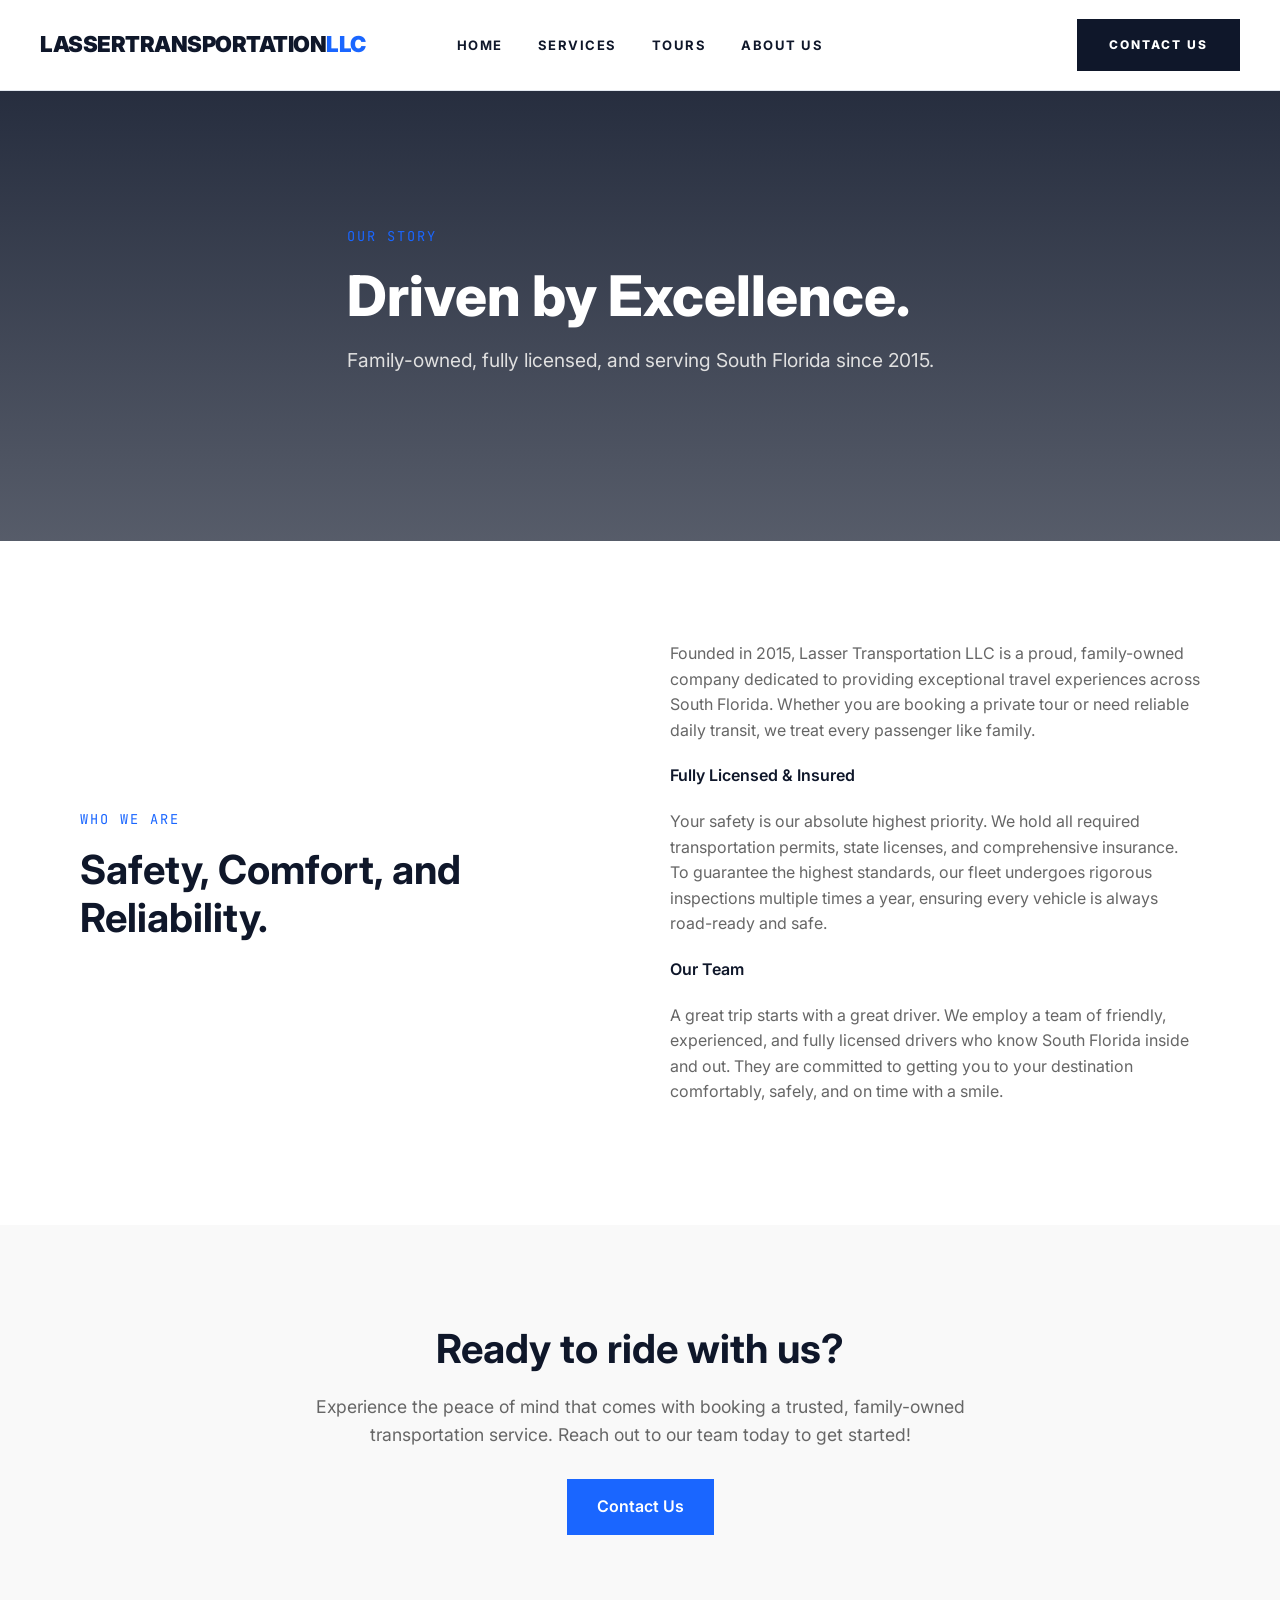
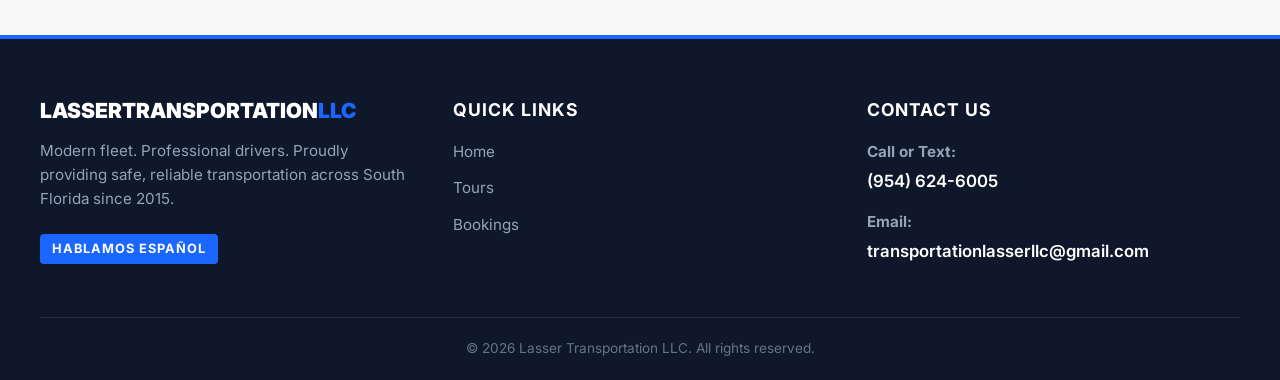
==== aboutus.html @ dcf846a5 "about us page" ====
<!DOCTYPE html>
<html lang="en">
<head>
  <meta charset="UTF-8" />
  <meta name="viewport" content="width=device-width, initial-scale=1.0" />
  <title>About Us — Lasser Transportation LLC</title>
  
  <!-- FAVICON -->
  <link rel="icon" type="image/png" href="https://cdn.shopify.com/s/files/1/0771/9652/5726/files/bus-icon.png-modified.png?v=1783142462" />

  <meta name="description" content="Learn more about Lasser Transportation LLC. A family-owned transportation company in South Florida, fully licensed and insured, serving you safely since 2015." />
  <meta property="og:title" content="About Us | Lasser Transportation LLC" />
  <meta property="og:description" content="A family-owned transportation company in South Florida, fully licensed and insured, serving you safely since 2015." />
  <meta property="og:type" content="website" />
  <link rel="canonical" href="https://lassertransportation.com/about.html" />
  <link rel="preconnect" href="https://fonts.googleapis.com" />
  <link rel="preconnect" href="https://fonts.gstatic.com" crossorigin />
  <link href="https://fonts.googleapis.com/css2?family=Inter:wght@400;500;600;700;800;900&family=JetBrains+Mono:wght@400;600&display=swap" rel="stylesheet" />
  
  <!-- CACHE BUSTER -->
  <link rel="stylesheet" href="css/style.css?v=25" />
</head>
<body>
  
  <!-- THE HEADER WILL BE INJECTED RIGHT HERE BY MAIN.JS -->
  <div id="header-placeholder"></div>

  <!-- HERO SECTION -->
  <section class="hero" style="min-height: 50vh;">
    <!-- I swapped the image to a nice road/driving theme for the About page. Feel free to change the URL! -->
    <div class="hero-bg" style="background-image:url('https://images.unsplash.com/photo-1449965408869-eaa3f722e40d?w=1600&q=80'); background-position: center center;"></div>
    <div class="hero-overlay"></div>
    <div class="container hero-content">
      <span class="eyebrow">Our Story</span>
      <h1>Driven by Excellence.</h1>
      <p>Family-owned, fully licensed, and serving South Florida since 2015.</p>
    </div>
  </section>

  <!-- ABOUT US DETAILS -->
  <section class="section">
    <div class="container about-grid">
      <div>
        <span class="eyebrow dark">Who We Are</span>
        <h2>Safety, Comfort, and Reliability.</h2>
      </div>
      <div class="about-text">
        <p>Founded in 2015, Lasser Transportation LLC is a proud, family-owned company dedicated to providing exceptional travel experiences across South Florida. Whether you are booking a private tour or need reliable daily transit, we treat every passenger like family.</p>
        
        <p style="font-weight: 600; color: #0f172a; margin-top: 15px;">Fully Licensed & Insured</p>
        <p>Your safety is our absolute highest priority. We hold all required transportation permits, state licenses, and comprehensive insurance. To guarantee the highest standards, our fleet undergoes rigorous inspections multiple times a year, ensuring every vehicle is always road-ready and safe.</p>
        
        <p style="font-weight: 600; color: #0f172a; margin-top: 15px;">Our Team</p>
        <p>A great trip starts with a great driver. We employ a team of friendly, experienced, and fully licensed drivers who know South Florida inside and out. They are committed to getting you to your destination comfortably, safely, and on time with a smile.</p>
      </div>
    </div>
  </section>

  <!-- CTA BANNER -->
  <section class="section section-alt">
    <div class="container text-center" style="text-align: center; max-width: 800px;">
      <h2 style="font-size: 2.5rem; margin-bottom: 20px;">Ready to ride with us?</h2>
      <p style="font-size: 1.1rem; margin-bottom: 30px;">
        Experience the peace of mind that comes with booking a trusted, family-owned transportation service. Reach out to our team today to get started!
      </p>
      <!-- BUTTON POINTS TO CONTACT PAGE -->
      <a href="contact.html" class="btn btn-primary">Contact Us</a>
    </div>
  </section>

  <!-- THE FOOTER WILL BE INJECTED RIGHT HERE BY MAIN.JS -->
  <div id="footer-placeholder"></div>

  <script src="js/main.js"></script>
</body>
</html>
---- css/style.css ----
/* ======================================================= */
/* 1. BASE VARIABLES & EXACT THEME COLORS                  */
/* ======================================================= */
:root {
  --nav-dark: #0f172a; 
  --brand-blue: #1a66ff; 
  --text-dark: #333333;
  --text-light: #666666;
  --bg-light: #f9f9f9;
  --white: #ffffff;
  --font-main: 'Inter', Arial, sans-serif;
  --font-mono: 'JetBrains Mono', monospace;
}

* {
  margin: 0;
  padding: 0;
  box-sizing: border-box;
}

/* ======================================================= */
/* CUSTOM SCROLLBAR (Camouflaged & Modern)                 */
/* ======================================================= */
html {
  scrollbar-width: thin;
  scrollbar-color: #cbd5e1 #ffffff; 
}

::-webkit-scrollbar {
  width: 12px; 
}
::-webkit-scrollbar-track {
  background: #ffffff; 
}
::-webkit-scrollbar-thumb {
  background-color: #cbd5e1; 
  border-radius: 10px;
  border: 3px solid #ffffff; 
}
::-webkit-scrollbar-thumb:hover {
  background-color: #94a3b8; 
}

body {
  font-family: var(--font-main);
  color: var(--text-dark);
  line-height: 1.6;
  background-color: var(--white);
  overflow-x: hidden;
}

.container {
  max-width: 1200px;
  margin: 0 auto;
  padding: 0 40px;
}

/* ======================================================= */
/* 2. TYPOGRAPHY & BUTTONS                                 */
/* ======================================================= */
h1, h2, h3, h4 {
  color: var(--nav-dark);
  line-height: 1.2;
  margin-bottom: 15px;
}

h1 { font-size: 3.5rem; font-weight: 800; color: var(--white); }
h2 { font-size: 2.5rem; font-weight: 700; }
h3 { font-size: 1.5rem; font-weight: 700; margin-bottom: 10px; }

p { margin-bottom: 20px; color: var(--text-light); }
p.es { color: #888; font-size: 0.95rem; }

.eyebrow {
  display: block;
  font-family: var(--font-mono);
  font-size: 0.85rem;
  text-transform: uppercase;
  letter-spacing: 2px;
  color: var(--brand-blue); 
  margin-bottom: 15px;
}
.eyebrow.dark { color: var(--brand-blue); }

.btn {
  display: inline-block;
  padding: 15px 30px;
  font-weight: 600;
  text-decoration: none;
  transition: all 0.3s ease;
  cursor: pointer;
  border-radius: 0; 
}
.btn-primary {
  background-color: var(--brand-blue); 
  color: var(--white);
}
.btn-primary:hover {
  background-color: #0d4ed8; 
}
.btn-outline-light {
  border: 2px solid var(--white);
  color: var(--white);
}
.btn-outline-light:hover {
  background-color: var(--white);
  color: var(--nav-dark);
}

.link-arrow {
  color: var(--brand-blue);
  text-decoration: none;
  font-weight: 600;
}
.link-arrow:hover { text-decoration: underline; }

/* ======================================================= */
/* 3. NEW DESKTOP HEADER                                   */
/* ======================================================= */
.site-header {
  background-color: #ffffff;
  width: 100%;
  border-bottom: 1px solid #e2e8f0;
  position: relative;
  z-index: 9999;
}

.header-inner {
  display: flex;
  justify-content: space-between;
  align-items: center;
  padding: 0 40px; 
  height: 90px; 
  max-width: 100%;
}

.header-left { flex: 1; display: flex; justify-content: flex-start; }
.header-center { flex: 1; display: flex; justify-content: center; }
.header-right { flex: 1; display: flex; justify-content: flex-end; align-items: center; gap: 20px; }

.nav-logo {
  font-size: 22px;
  font-weight: 900;
  color: #0f172a; 
  text-decoration: none;
  letter-spacing: -0.5px;
}
.logo-llc {
  color: #1a66ff; 
}

.nav-links {
  display: flex;
  gap: 35px;
}
.nav-links a {
  text-decoration: none;
  color: #0f172a;
  font-weight: 700;
  font-size: 13px;
  letter-spacing: 1.5px;
}
.nav-links a:hover, .nav-links a.active {
  color: #1a66ff;
}

.btn-reserve {
  background-color: #0f172a;
  color: #ffffff;
  text-decoration: none;
  font-weight: 800;
  font-size: 12px;
  letter-spacing: 2px;
  padding: 16px 32px;
  border-radius: 0;
  transition: background 0.3s;
}
.btn-reserve:hover {
  background-color: #000000;
}

/* ======================================================= */
/* 4. HERO SECTION                                         */
/* ======================================================= */
.hero {
  position: relative;
  min-height: 80vh;
  display: flex;
  align-items: center;
}
.hero-bg {
  position: absolute;
  top: 0; left: 0; width: 100%; height: 100%;
  background-size: cover;
  background-position: center;
}
.hero-overlay {
  position: absolute;
  top: 0; left: 0; width: 100%; height: 100%;
  background: linear-gradient(rgba(15, 23, 42, 0.9), rgba(15, 23, 42, 0.7)); 
}
.hero-content {
  position: relative;
  z-index: 2;
  color: var(--white);
  max-width: 800px;
}
.hero-content p {
  color: #e0e0e0;
  font-size: 1.2rem;
  margin-bottom: 30px;
}
.hero-cta {
  display: flex;
  gap: 15px;
}

/* ======================================================= */
/* 5. SECTIONS & GRIDS                                     */
/* ======================================================= */
.section { padding: 100px 0; }
.section-alt { background-color: var(--bg-light); }
.section-title { margin-bottom: 40px; }

.row-between {
  display: flex;
  justify-content: space-between;
  align-items: flex-end;
  margin-bottom: 40px;
}

.about-grid {
  display: grid;
  grid-template-columns: 1fr 1fr;
  gap: 60px;
  align-items: center;
}

.services-grid {
  display: grid;
  grid-template-columns: repeat(auto-fit, minmax(300px, 1fr));
  gap: 30px;
}

.service-card {
  background: var(--white);
  padding: 40px;
  border: 1px solid #eee;
  border-radius: 0;
  transition: transform 0.3s, box-shadow 0.3s;
}
.service-card:hover {
  transform: translateY(-5px);
  box-shadow: 0 10px 30px rgba(0,0,0,0.05);
}
.service-card .num {
  font-family: var(--font-mono);
  color: #cccccc;
  font-size: 2rem;
  font-weight: 600;
  display: block;
  margin-bottom: 20px;
}

.tour-preview {
  display: grid;
  grid-template-columns: repeat(3, 1fr);
  gap: 30px;
}
.tour-thumb {
  text-decoration: none;
  color: inherit;
  display: block;
}
.tour-thumb img {
  width: 100%;
  height: 250px;
  object-fit: cover;
  border-radius: 0;
  margin-bottom: 15px;
}
.tour-thumb h4 { margin-bottom: 5px; }
.tour-thumb span { color: var(--brand-blue); font-weight: 800; }

/* ======================================================= */
/* 6. DESKTOP PROTECTION (HIDES MOBILE MENUS ON DESKTOP)   */
/* ======================================================= */
.custom-mobile-btn,
.custom-mobile-menu,
.mobile-menu-btn {
  display: none !important;
}

/* ======================================================= */
/* 7. STRICTLY MOBILE OVERRIDES (PHONES & TABLETS ONLY)    */
/* ======================================================= */
@media screen and (max-width: 992px) {
  
  html, body {
    overflow-x: hidden !important;
    width: 100vw !important;
    max-width: 100% !important;
  }
  
  .site-header {
    width: 100% !important;
  }

  .header-inner {
    padding: 15px 20px !important; 
    height: auto !important;
    display: flex !important;
    justify-content: space-between !important; 
    align-items: center !important;
    flex-wrap: nowrap !important;
  }
  
  .nav-logo {
    font-size: 17px !important;
    white-space: nowrap !important;
  }

  .nav-links {
    display: none !important; 
  }
  
  .header-right > * {
    display: none !important;
  }

  .header-right .custom-mobile-btn {
    display: block !important;
    background: transparent !important;
    border: none !important;
    font-size: 28px !important;
    color: #0f172a !important;
    cursor: pointer !important;
    padding: 0 !important;
    margin: 0 !important;
    line-height: 1 !important;
  }

  .custom-mobile-menu {
    display: none !important; 
    position: absolute;
    top: 100%;
    left: 0;
    width: 100%;
    background-color: #0f172a;
    flex-direction: column;
    text-align: center;
    padding: 10px 0;
    box-shadow: 0 10px 20px rgba(0,0,0,0.2);
    z-index: 99999;
  }
  
  .custom-mobile-menu.active {
    display: flex !important;
  }
  
  .custom-mobile-menu a {
    color: #ffffff;
    font-size: 14px;
    font-weight: 700;
    padding: 15px 20px;
    text-decoration: none;
    border-bottom: 1px solid rgba(255, 255, 255, 0.1);
    text-transform: uppercase;
    letter-spacing: 1px;
  }
  
  .custom-mobile-menu a:last-child {
    border-bottom: none;
  }

  .custom-mobile-menu a.mobile-reserve-link {
    background-color: var(--brand-blue);
    color: var(--white);
    margin: 15px 20px;
    border-radius: 4px;
    border-bottom: none;
    padding: 15px;
  }
  
  h1 { font-size: 2.2rem !important; }
  h2, h2.section-title { font-size: 1.8rem !important; }
  
  .hero-content {
    padding-top: 60px;
    padding-bottom: 60px;
  }
  .hero-cta {
    flex-direction: column;
  }
  
  /* Generic mobile stacking for other grids */
  .about-grid, .tour-preview, .row-between {
    display: flex !important;
    flex-direction: column !important;
    align-items: flex-start !important;
    gap: 30px !important;
  }
  
  .tour-thumb {
    width: 100% !important;
  }

  /* ======================================================= */
  /* HORIZONTAL SWIPE CAROUSEL FOR SERVICES (MOBILE ONLY)    */
  /* ======================================================= */
  .services-grid {
    display: flex !important;
    flex-direction: row !important;
    flex-wrap: nowrap !important;
    overflow-x: auto !important;
    scroll-snap-type: x mandatory;
    gap: 15px !important;
    padding-bottom: 20px !important;
    -webkit-overflow-scrolling: touch;
    scrollbar-width: none; /* Hides scrollbar in Firefox */
  }
  
  /* Hides scrollbar in Chrome/Safari */
  .services-grid::-webkit-scrollbar {
    display: none;
  }

  /* Compresses the cards to fit perfectly and snap into place */
  .service-card {
    min-width: 85% !important; 
    width: 85% !important;
    flex-shrink: 0 !important;
    scroll-snap-align: center;
    padding: 25px !important; /* Smaller, tighter padding for mobile */
  }

  .service-card .num {
    font-size: 1.5rem !important;
    margin-bottom: 10px !important;
  }

  .service-card h3 {
    font-size: 1.2rem !important;
  }
}
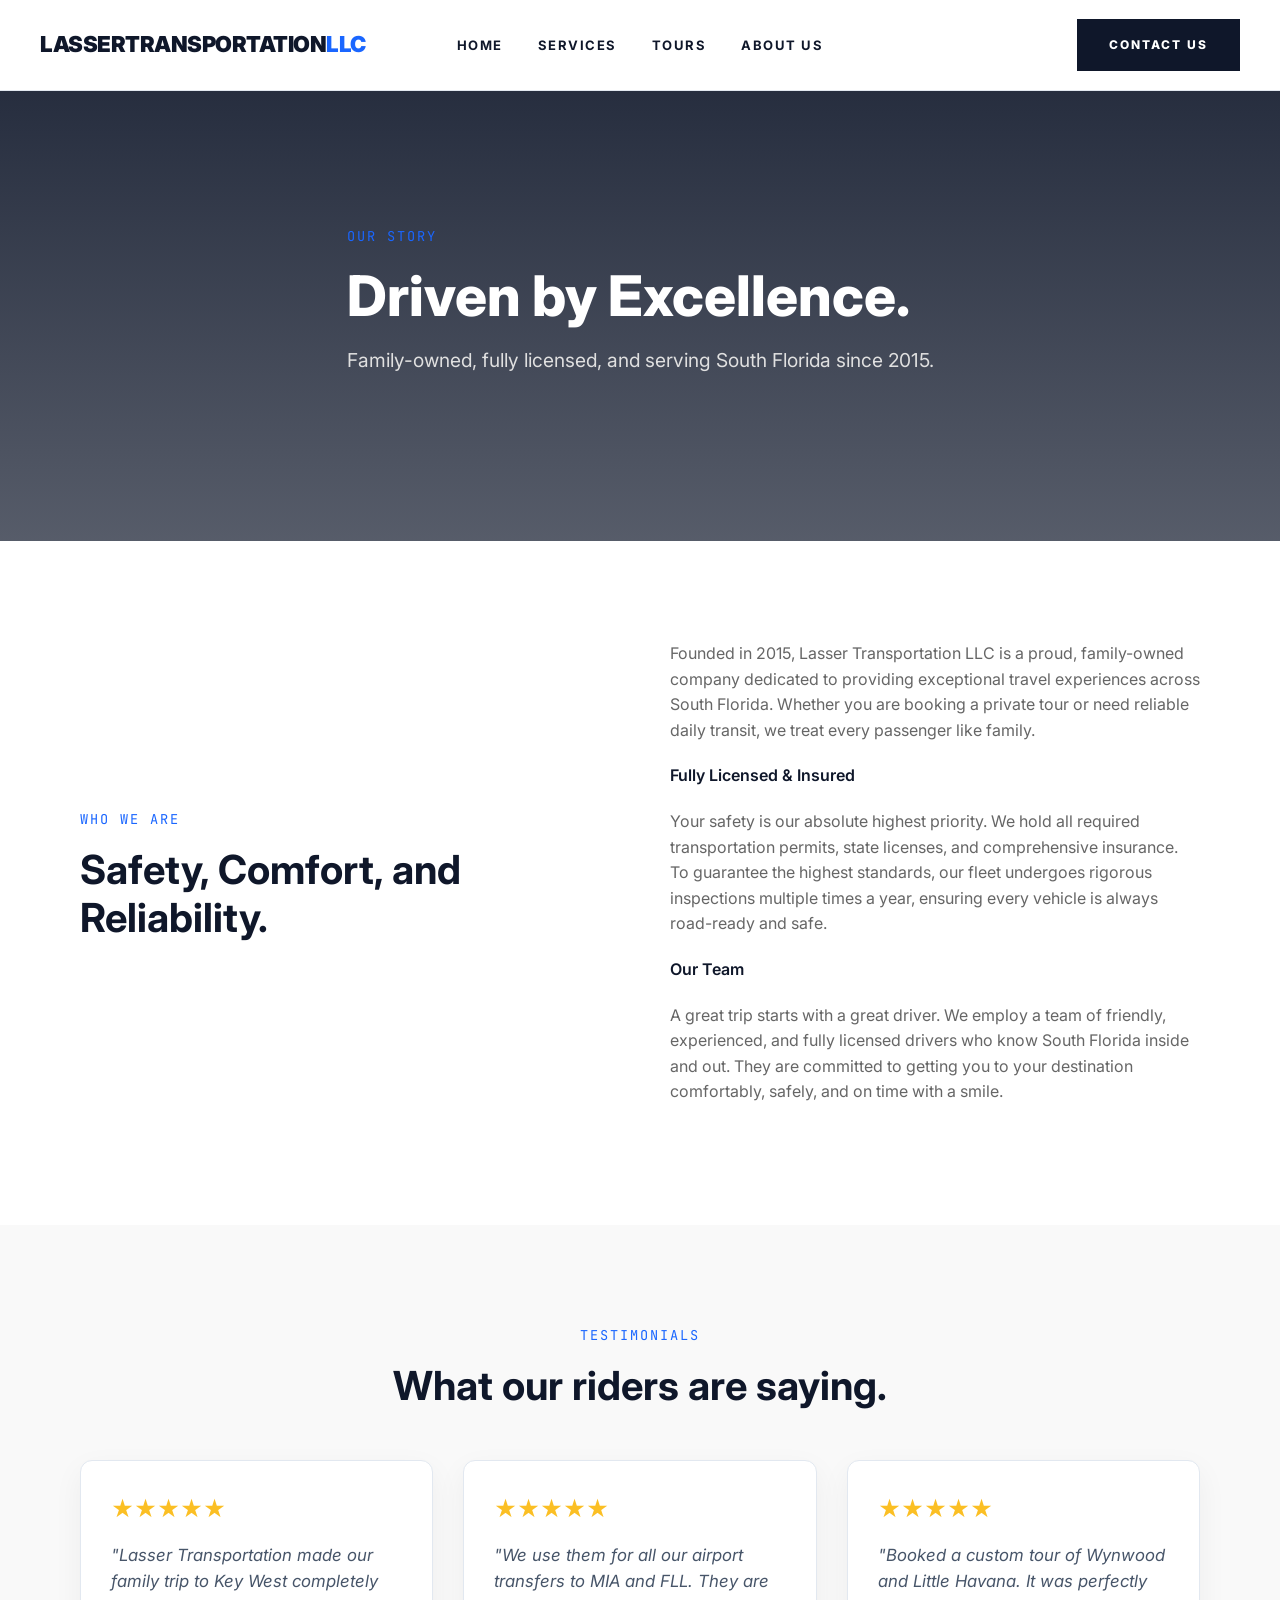
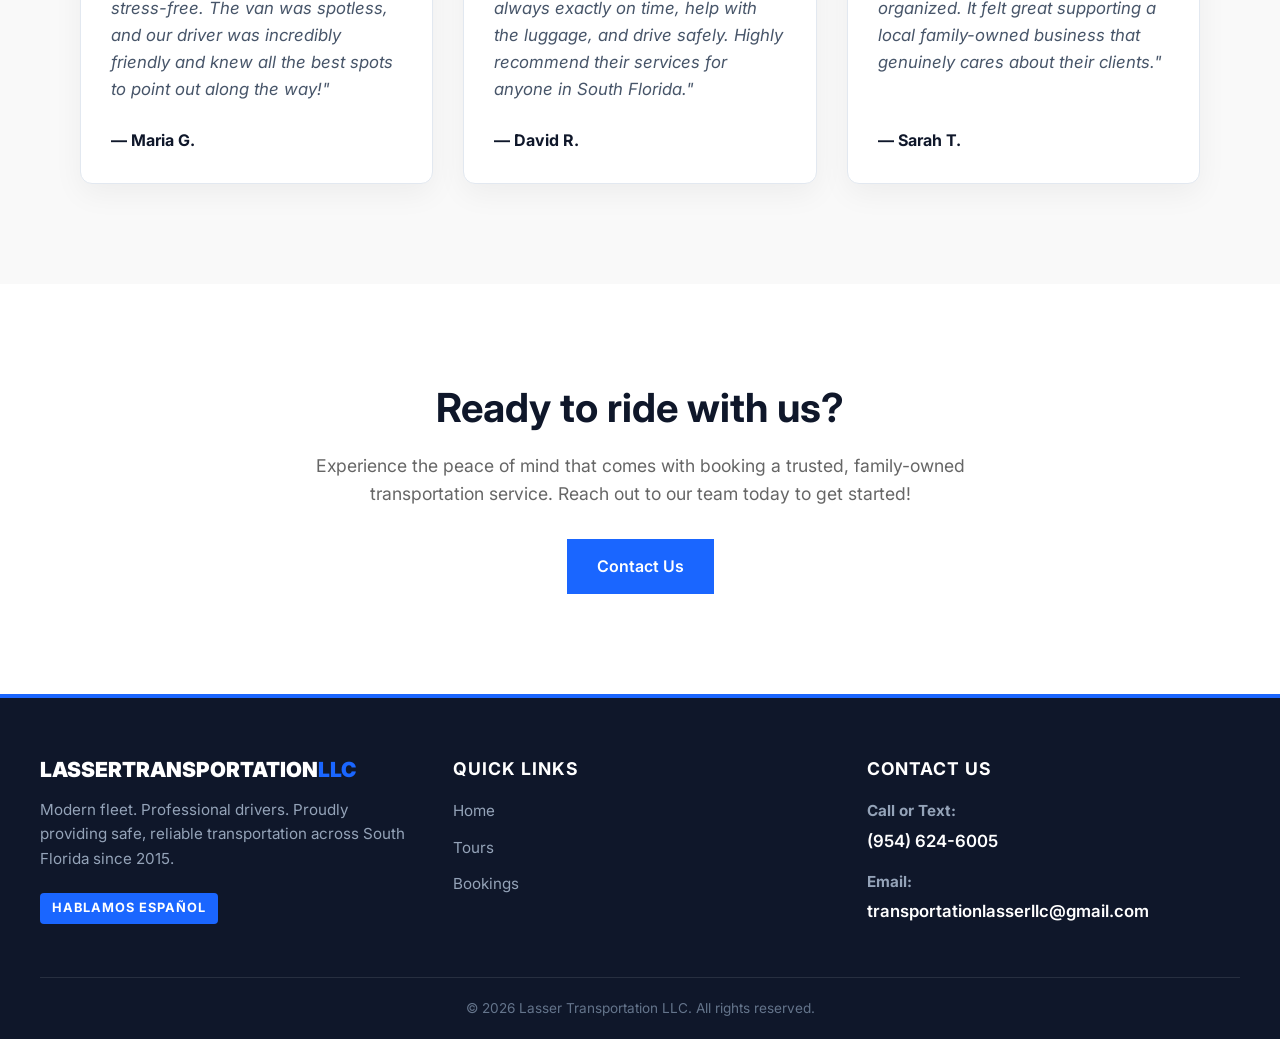
==== commit 579c9570: "reviews" ====
--- a/aboutus.html
+++ b/aboutus.html
@@ -56,8 +56,61 @@
     </div>
   </section>
 
+  <!-- REVIEWS SECTION -->
+  <section class="section section-alt">
+    <div class="container">
+      <div style="text-align: center; margin-bottom: 50px;">
+        <span class="eyebrow dark">Testimonials</span>
+        <h2 class="section-title">What our riders are saying.</h2>
+      </div>
+      
+      <div style="display: grid; grid-template-columns: repeat(auto-fit, minmax(300px, 1fr)); gap: 30px;">
+        
+        <!-- Review 1 -->
+        <div style="background: #ffffff; padding: 30px; border-radius: 12px; box-shadow: 0 10px 30px rgba(0,0,0,0.05); border: 1px solid #e2e8f0; display: flex; flex-direction: column; justify-content: space-between;">
+          <div>
+            <div style="color: #fbbf24; font-size: 1.4rem; margin-bottom: 15px;">
+              &#9733;&#9733;&#9733;&#9733;&#9733;
+            </div>
+            <p style="font-size: 1.05rem; color: #475569; margin-bottom: 25px; font-style: italic; line-height: 1.6;">
+              "Lasser Transportation made our family trip to Key West completely stress-free. The van was spotless, and our driver was incredibly friendly and knew all the best spots to point out along the way!"
+            </p>
+          </div>
+          <p style="font-weight: 700; color: #0f172a; margin: 0;">— Maria G.</p>
+        </div>
+
+        <!-- Review 2 -->
+        <div style="background: #ffffff; padding: 30px; border-radius: 12px; box-shadow: 0 10px 30px rgba(0,0,0,0.05); border: 1px solid #e2e8f0; display: flex; flex-direction: column; justify-content: space-between;">
+          <div>
+            <div style="color: #fbbf24; font-size: 1.4rem; margin-bottom: 15px;">
+              &#9733;&#9733;&#9733;&#9733;&#9733;
+            </div>
+            <p style="font-size: 1.05rem; color: #475569; margin-bottom: 25px; font-style: italic; line-height: 1.6;">
+              "We use them for all our airport transfers to MIA and FLL. They are always exactly on time, help with the luggage, and drive safely. Highly recommend their services for anyone in South Florida."
+            </p>
+          </div>
+          <p style="font-weight: 700; color: #0f172a; margin: 0;">— David R.</p>
+        </div>
+
+        <!-- Review 3 -->
+        <div style="background: #ffffff; padding: 30px; border-radius: 12px; box-shadow: 0 10px 30px rgba(0,0,0,0.05); border: 1px solid #e2e8f0; display: flex; flex-direction: column; justify-content: space-between;">
+          <div>
+            <div style="color: #fbbf24; font-size: 1.4rem; margin-bottom: 15px;">
+              &#9733;&#9733;&#9733;&#9733;&#9733;
+            </div>
+            <p style="font-size: 1.05rem; color: #475569; margin-bottom: 25px; font-style: italic; line-height: 1.6;">
+              "Booked a custom tour of Wynwood and Little Havana. It was perfectly organized. It felt great supporting a local family-owned business that genuinely cares about their clients."
+            </p>
+          </div>
+          <p style="font-weight: 700; color: #0f172a; margin: 0;">— Sarah T.</p>
+        </div>
+
+      </div>
+    </div>
+  </section>
+
   <!-- CTA BANNER -->
-  <section class="section section-alt">
+  <section class="section">
     <div class="container text-center" style="text-align: center; max-width: 800px;">
       <h2 style="font-size: 2.5rem; margin-bottom: 20px;">Ready to ride with us?</h2>
       <p style="font-size: 1.1rem; margin-bottom: 30px;">
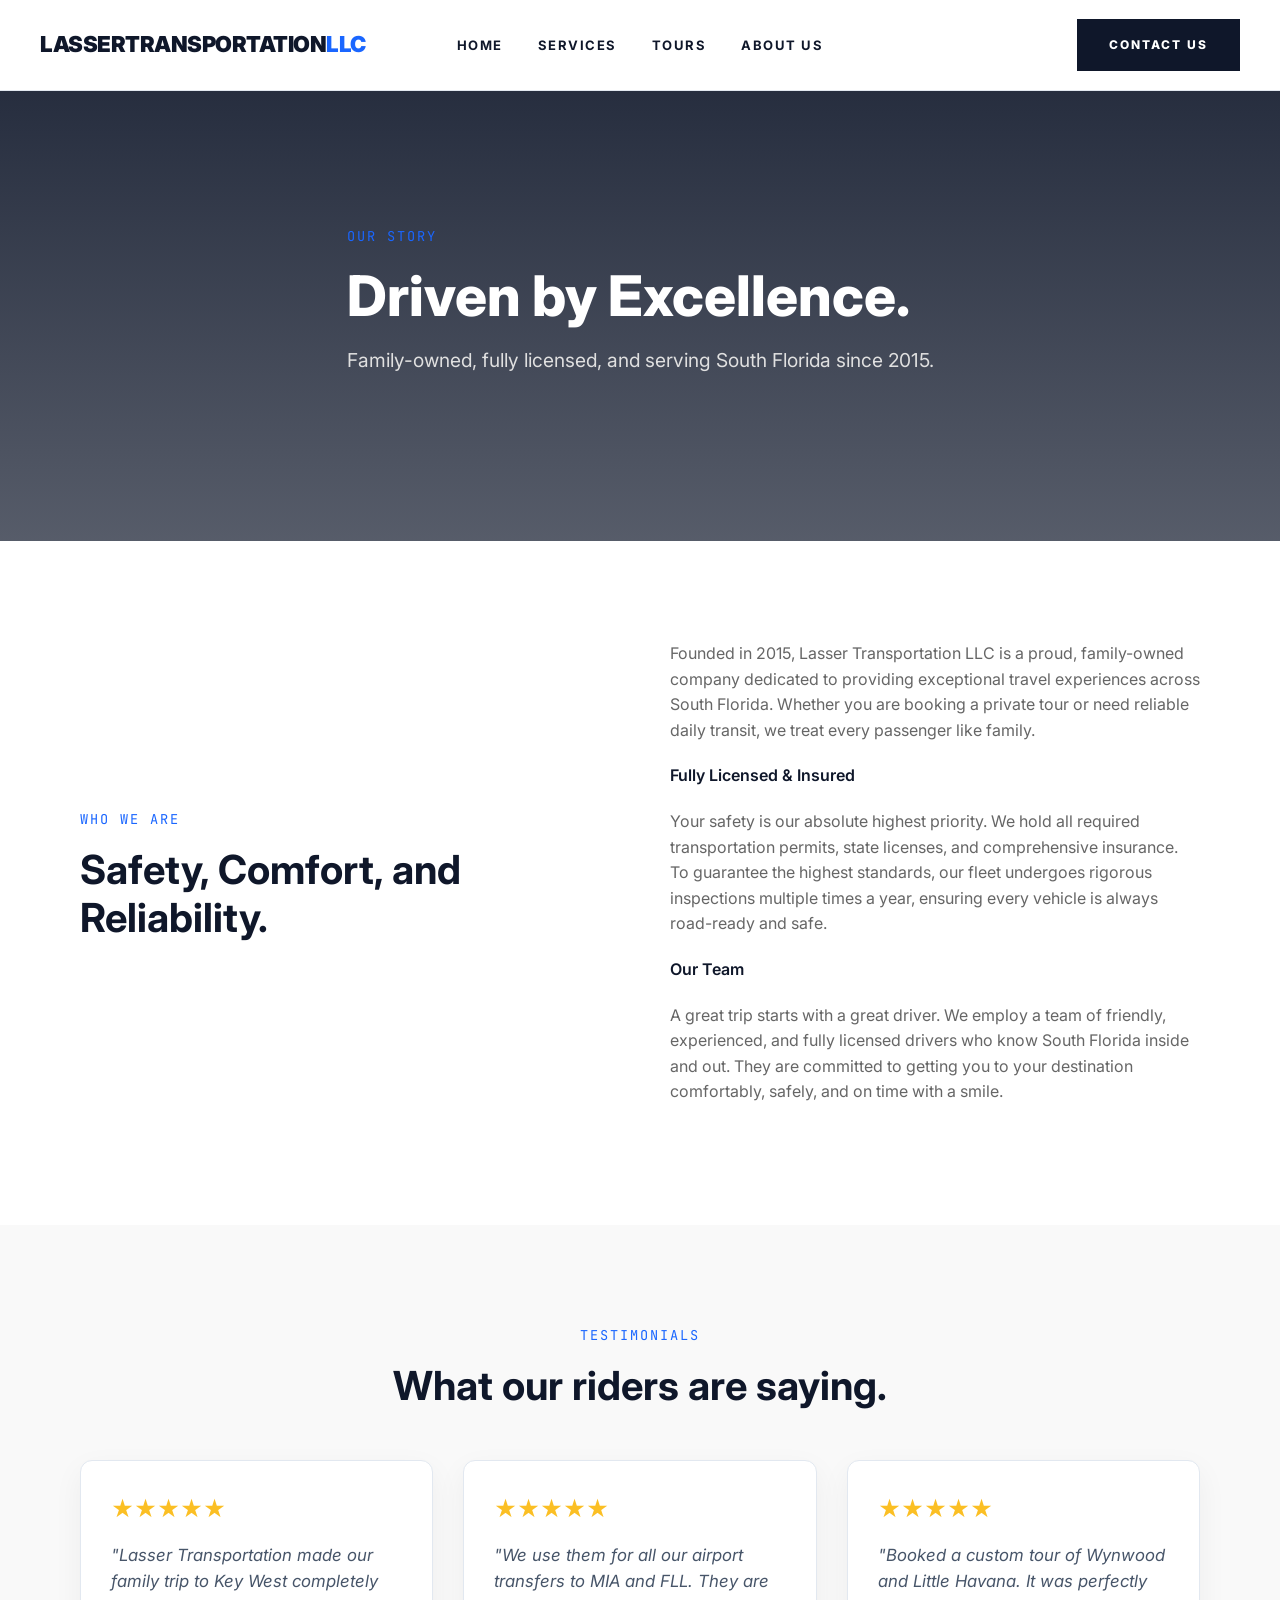
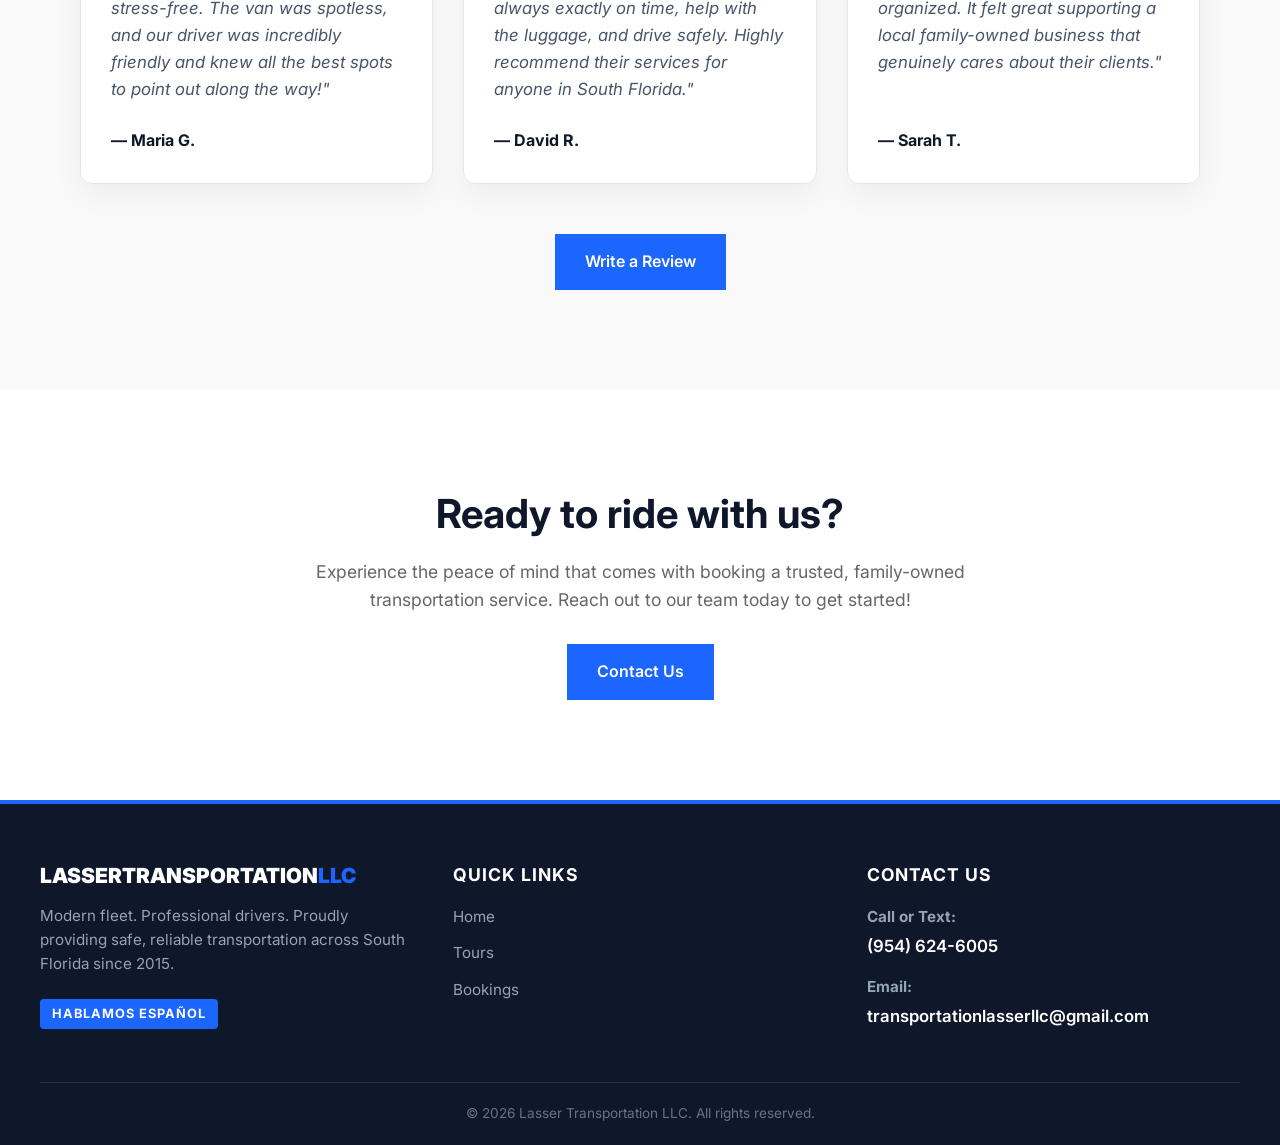
==== commit e955d2ec: "d" ====
--- a/aboutus.html
+++ b/aboutus.html
@@ -27,7 +27,6 @@
 
   <!-- HERO SECTION -->
   <section class="hero" style="min-height: 50vh;">
-    <!-- I swapped the image to a nice road/driving theme for the About page. Feel free to change the URL! -->
     <div class="hero-bg" style="background-image:url('https://images.unsplash.com/photo-1449965408869-eaa3f722e40d?w=1600&q=80'); background-position: center center;"></div>
     <div class="hero-overlay"></div>
     <div class="container hero-content">
@@ -106,6 +105,13 @@
         </div>
 
       </div>
+
+      <!-- WRITE A REVIEW BUTTON -->
+      <div style="text-align: center; margin-top: 50px;">
+        <!-- REPLACE THE "#" WITH YOUR GOOGLE OR YELP REVIEW LINK -->
+        <a href="#" class="btn btn-primary">Write a Review</a>
+      </div>
+
     </div>
   </section>
 
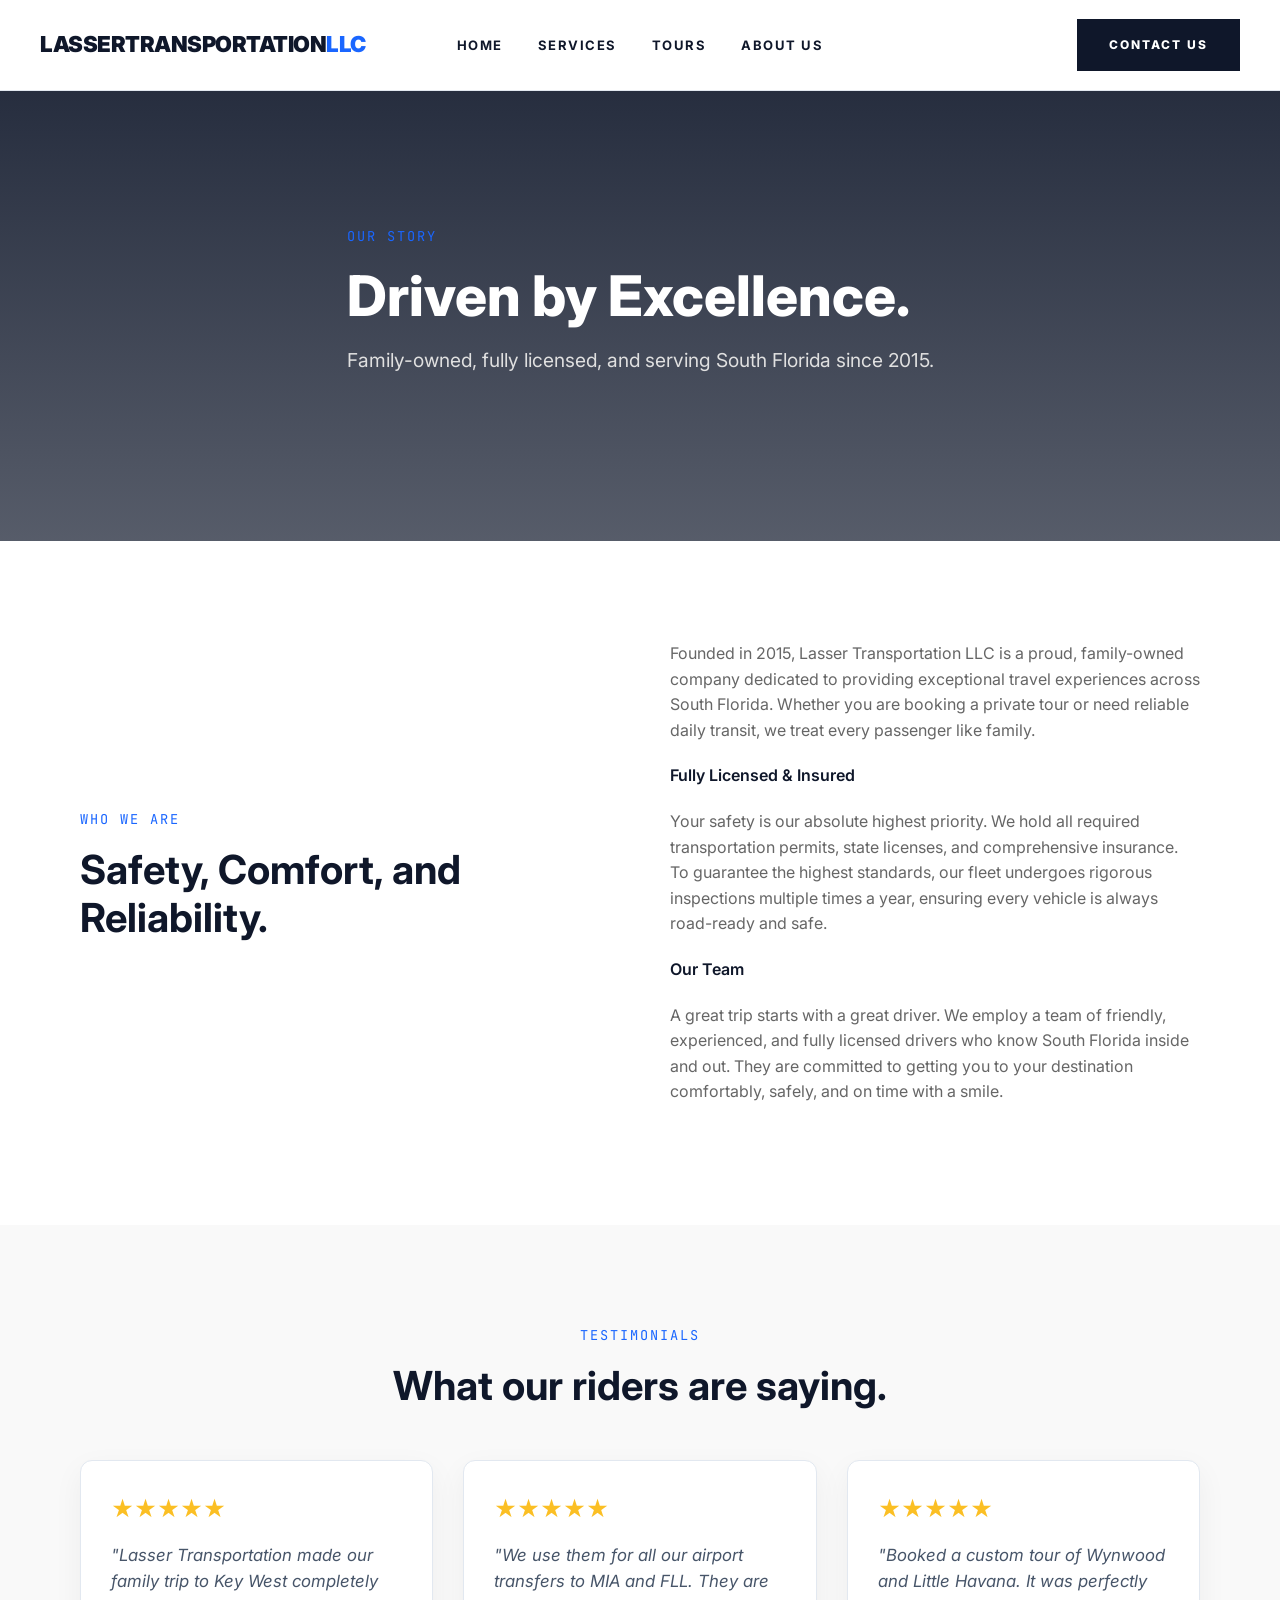
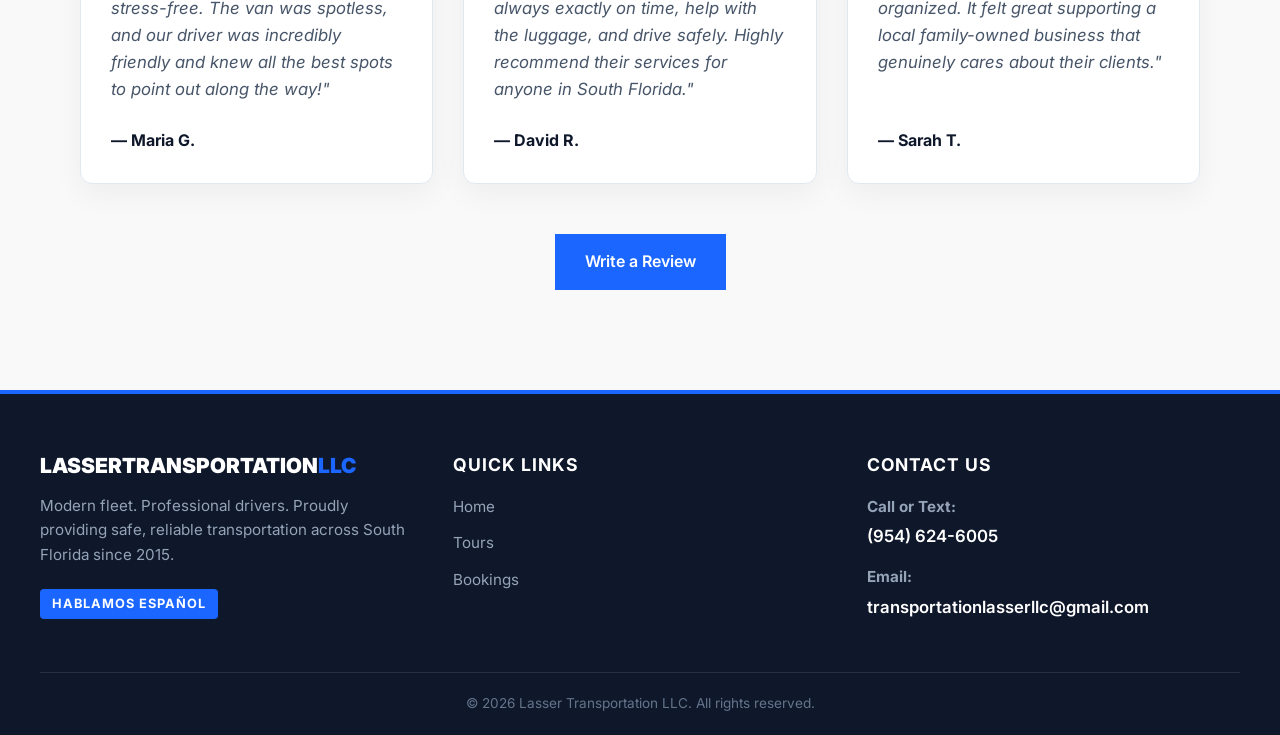
==== commit fecad99d: "about us" ====
--- a/aboutus.html
+++ b/aboutus.html
@@ -12,7 +12,7 @@
   <meta property="og:title" content="About Us | Lasser Transportation LLC" />
   <meta property="og:description" content="A family-owned transportation company in South Florida, fully licensed and insured, serving you safely since 2015." />
   <meta property="og:type" content="website" />
-  <link rel="canonical" href="https://lassertransportation.com/about.html" />
+  <link rel="canonical" href="https://lassertransportation.com/aboutus.html" />
   <link rel="preconnect" href="https://fonts.googleapis.com" />
   <link rel="preconnect" href="https://fonts.gstatic.com" crossorigin />
   <link href="https://fonts.googleapis.com/css2?family=Inter:wght@400;500;600;700;800;900&family=JetBrains+Mono:wght@400;600&display=swap" rel="stylesheet" />
@@ -106,24 +106,11 @@
 
       </div>
 
-      <!-- WRITE A REVIEW BUTTON -->
+      <!-- WRITE A REVIEW BUTTON LINKED TO NEW PAGE -->
       <div style="text-align: center; margin-top: 50px;">
-        <!-- REPLACE THE "#" WITH YOUR GOOGLE OR YELP REVIEW LINK -->
-        <a href="#" class="btn btn-primary">Write a Review</a>
+        <a href="WriteReview.html" class="btn btn-primary">Write a Review</a>
       </div>
 
-    </div>
-  </section>
-
-  <!-- CTA BANNER -->
-  <section class="section">
-    <div class="container text-center" style="text-align: center; max-width: 800px;">
-      <h2 style="font-size: 2.5rem; margin-bottom: 20px;">Ready to ride with us?</h2>
-      <p style="font-size: 1.1rem; margin-bottom: 30px;">
-        Experience the peace of mind that comes with booking a trusted, family-owned transportation service. Reach out to our team today to get started!
-      </p>
-      <!-- BUTTON POINTS TO CONTACT PAGE -->
-      <a href="contact.html" class="btn btn-primary">Contact Us</a>
     </div>
   </section>
 
